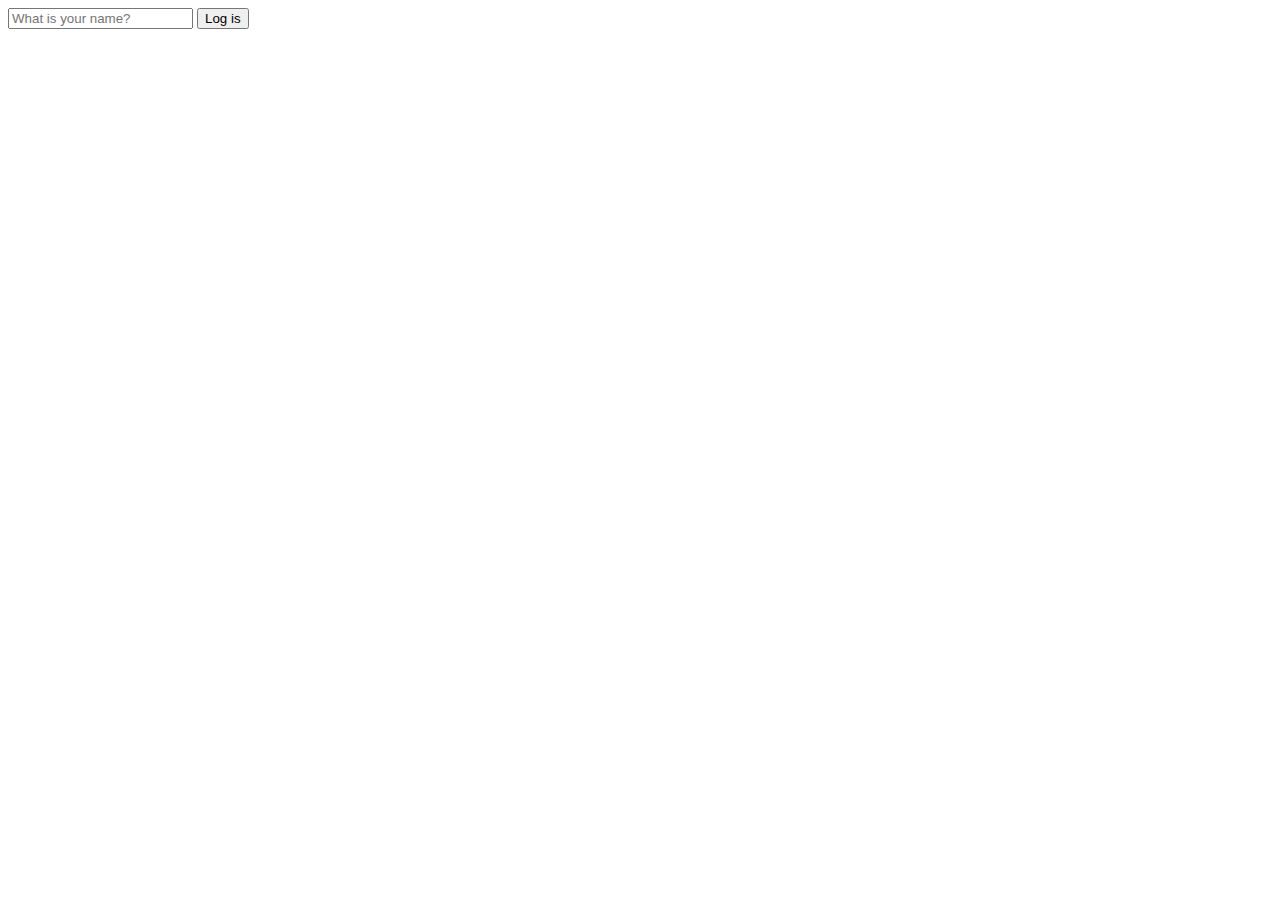
==== nomadCoderJs/html/index.html @ 8319d96b "Add files via upload" ====
<!DOCTYPE html>
<html lang="ko">
<head>
    <meta charset="UTF-8">
    <meta http-equiv="X-UA-Compatible" content="IE=edge">
    <meta name="viewport" content="width=device-width, initial-scale=1.0">
    <title>Document</title>
    <link rel="stylesheet" href="css/style.css">
</head>
<body>
    <form id="login-form" class="hidden">
        <input 
        required
        maxlength="15"
        type="text"
        placeholder="What is your name?"
        >
        <input type="submit" value="Log is">
    </form>
    <h1 id="greeting" class="hidden"></h1>
    <script src="js/app.js"></script>
</body>
</html>
---- nomadCoderJs/html/css/style.css ----
.hidden {
    display: none;
}
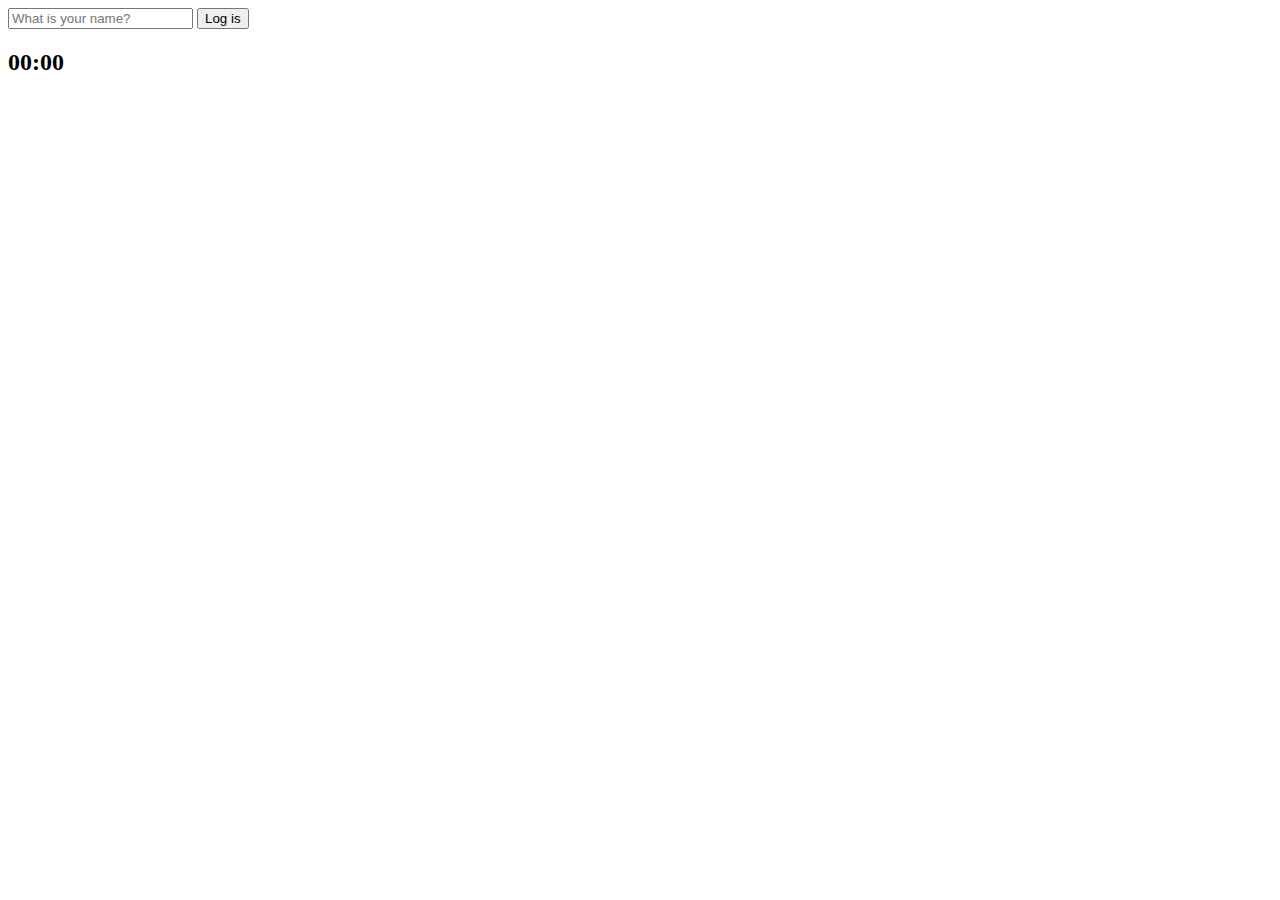
==== commit f452c3a5: "Update index.html" ====
--- a/nomadCoderJs/html/index.html
+++ b/nomadCoderJs/html/index.html
@@ -18,6 +18,8 @@
         <input type="submit" value="Log is">
     </form>
     <h1 id="greeting" class="hidden"></h1>
-    <script src="js/app.js"></script>
+    <h2 id="clock">00:00</h2>
+    <script src="js/greetings.js"></script>
+    <script src="js/clock.js"></script>
 </body>
 </html>
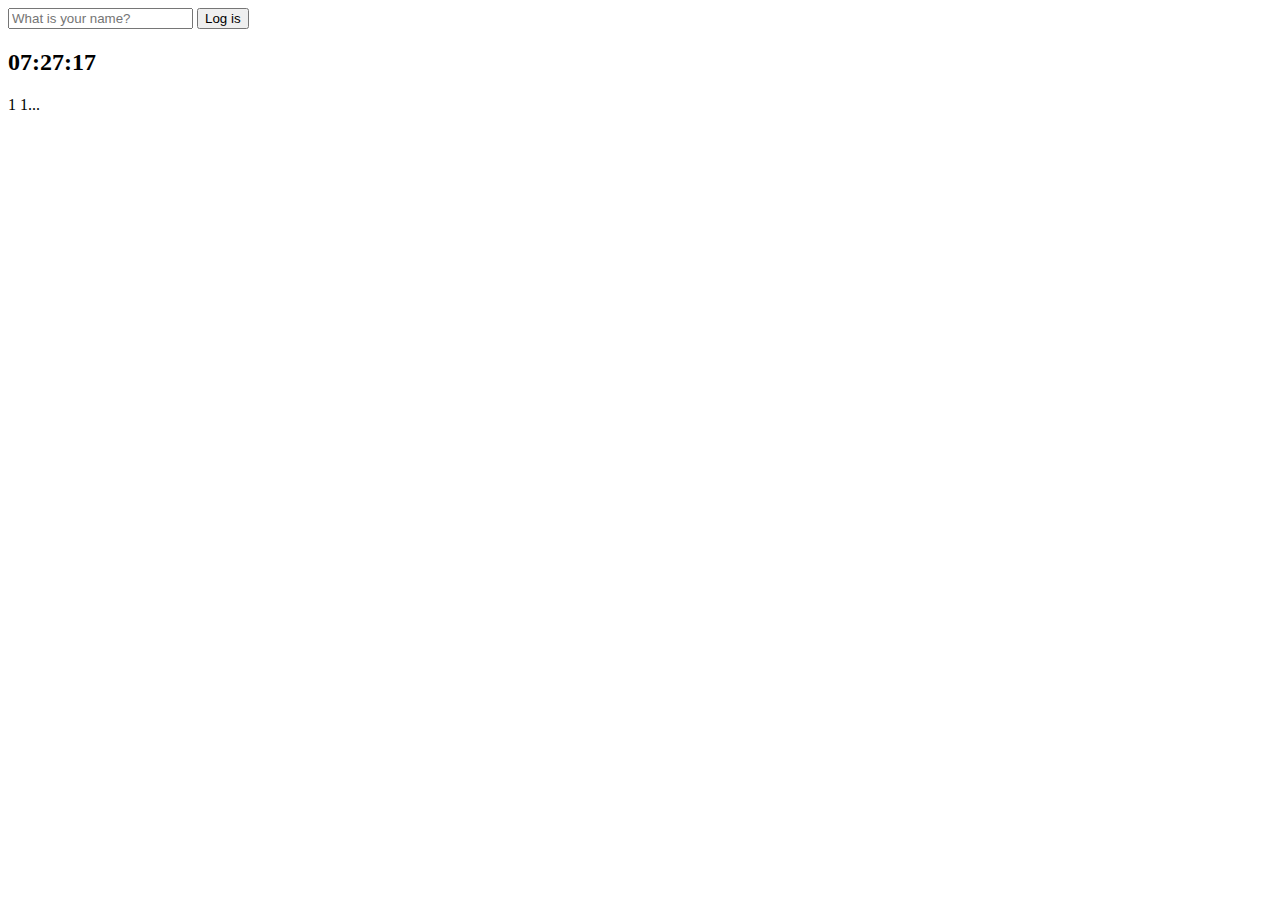
==== commit e5ac24c9: "Add files via upload" ====
--- a/nomadCoderJs/html/index.html
+++ b/nomadCoderJs/html/index.html
@@ -19,7 +19,12 @@
     </form>
     <h1 id="greeting" class="hidden"></h1>
     <h2 id="clock">00:00</h2>
+    <div id="quotes">
+        <span></span>
+        <span></span>
+    </div>
     <script src="js/greetings.js"></script>
     <script src="js/clock.js"></script>
+    <script src="js/quotes.js"></script>
 </body>
-</html>
+</html>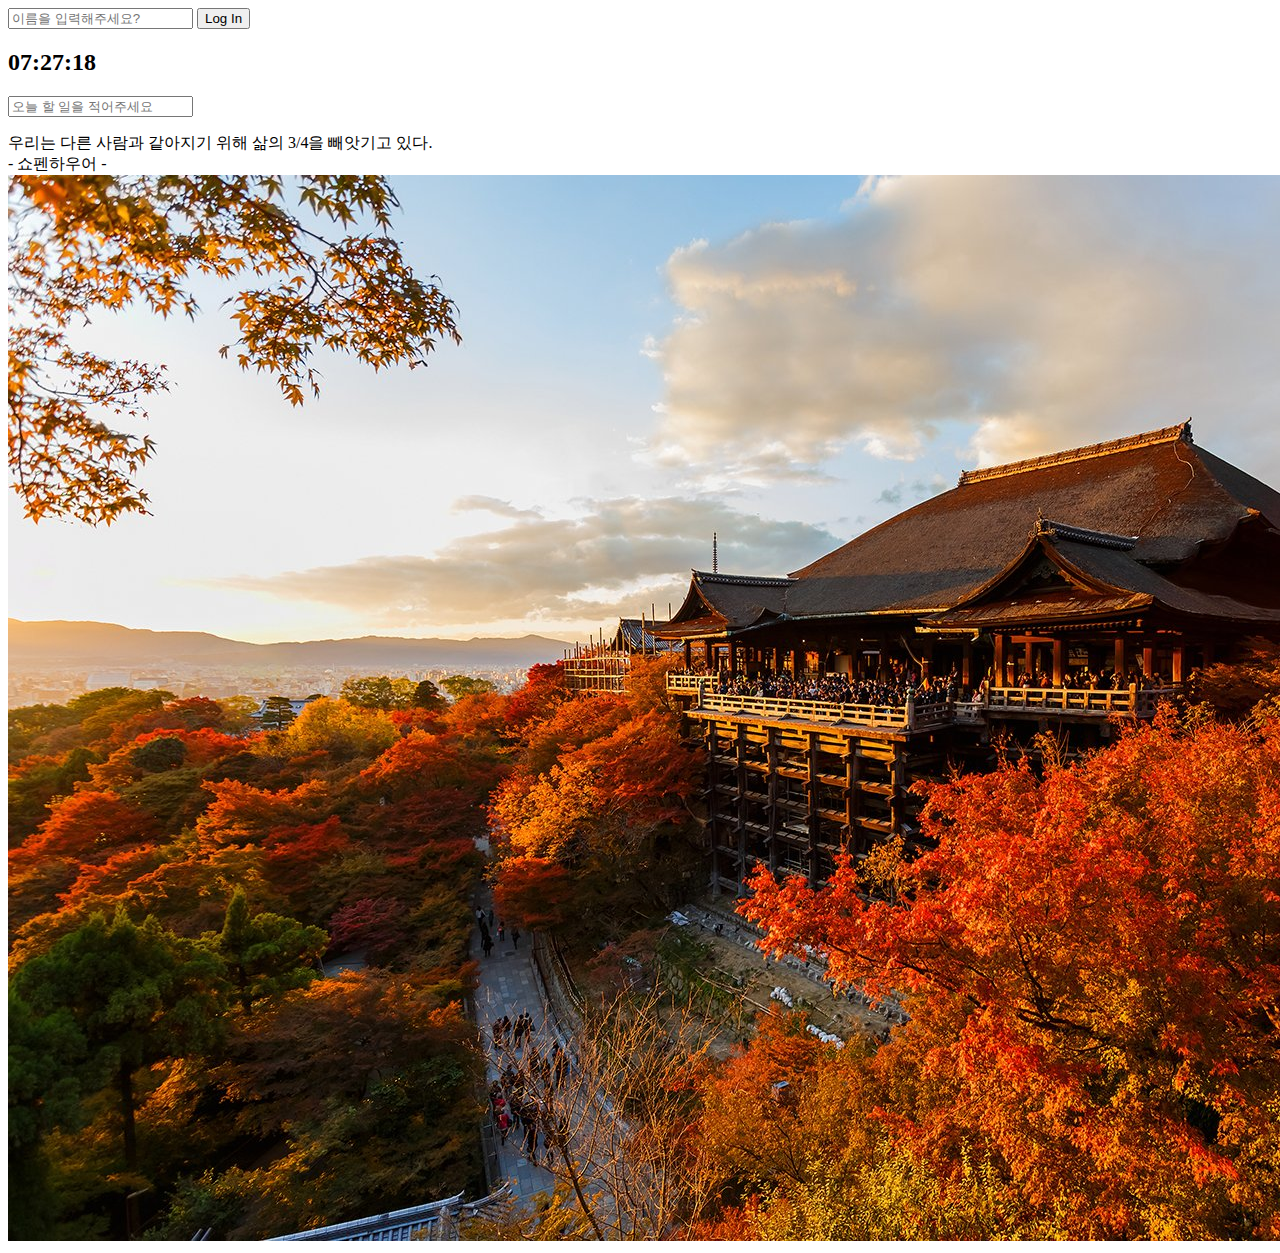
==== commit 3727a49a: "Add files via upload" ====
--- a/nomadCoderJs/html/index.html
+++ b/nomadCoderJs/html/index.html
@@ -1,30 +1,43 @@
 <!DOCTYPE html>
-<html lang="ko">
-<head>
-    <meta charset="UTF-8">
-    <meta http-equiv="X-UA-Compatible" content="IE=edge">
-    <meta name="viewport" content="width=device-width, initial-scale=1.0">
-    <title>Document</title>
-    <link rel="stylesheet" href="css/style.css">
-</head>
-<body>
-    <form id="login-form" class="hidden">
-        <input 
-        required
-        maxlength="15"
-        type="text"
-        placeholder="What is your name?"
-        >
-        <input type="submit" value="Log is">
-    </form>
-    <h1 id="greeting" class="hidden"></h1>
-    <h2 id="clock">00:00</h2>
-    <div id="quotes">
-        <span></span>
-        <span></span>
-    </div>
-    <script src="js/greetings.js"></script>
-    <script src="js/clock.js"></script>
-    <script src="js/quotes.js"></script>
-</body>
+<html>
+    <head>
+        <meta charset="utf-8">
+        <meta http-equiv="X-UA-Compatible" content="IE=edge">
+        <title>Momentum</title>
+        <meta name="description" content="">
+        <meta name="viewport" content="width=device-width, initial-scale=1">
+        <link rel="stylesheet" href="css/style.css">
+    </head>
+    <body>
+        <form id="login-form" class="hidden" >
+            <input 
+             required maxlength="15"
+             type="text" 
+             placeholder="이름을 입력해주세요?"
+             />
+            <input type="submit" value="Log In" class="submit-form"/>
+        </form>
+        <h2 id="clock" class="clock-font">00:00</h2>
+        <h1 id="greeting" class="hidden"></h1>
+        <form id="todo-form">
+            <input type="text" placeholder="오늘 할 일을 적어주세요" required/>
+        </form>
+        <ul id="todo-list"></ul>
+        <div id="quote" class="quote-font">
+            <span></span>
+            <span></span>
+        </div>
+        <div id="weather" class="weather-font">
+            <span></span>
+            <span></span>
+        </div>
+        <div class="background-cover"></div>
+        <script src="js/greetings.js"></script>
+        <script src="js/clock.js"></script>
+        <script src="js/quotes.js"></script>
+        <script src="js/background.js"></script>
+        <script src="js/todo.js"></script>
+        <script src="js/weather.js"></script>
+        
+    </body>
 </html>--- a/nomadCoderJs/html/css/style.css
+++ b/nomadCoderJs/html/css/style.css
@@ -1,3 +1,4 @@
-.hidden {
+.hidden{
     display: none;
-}+}
+
